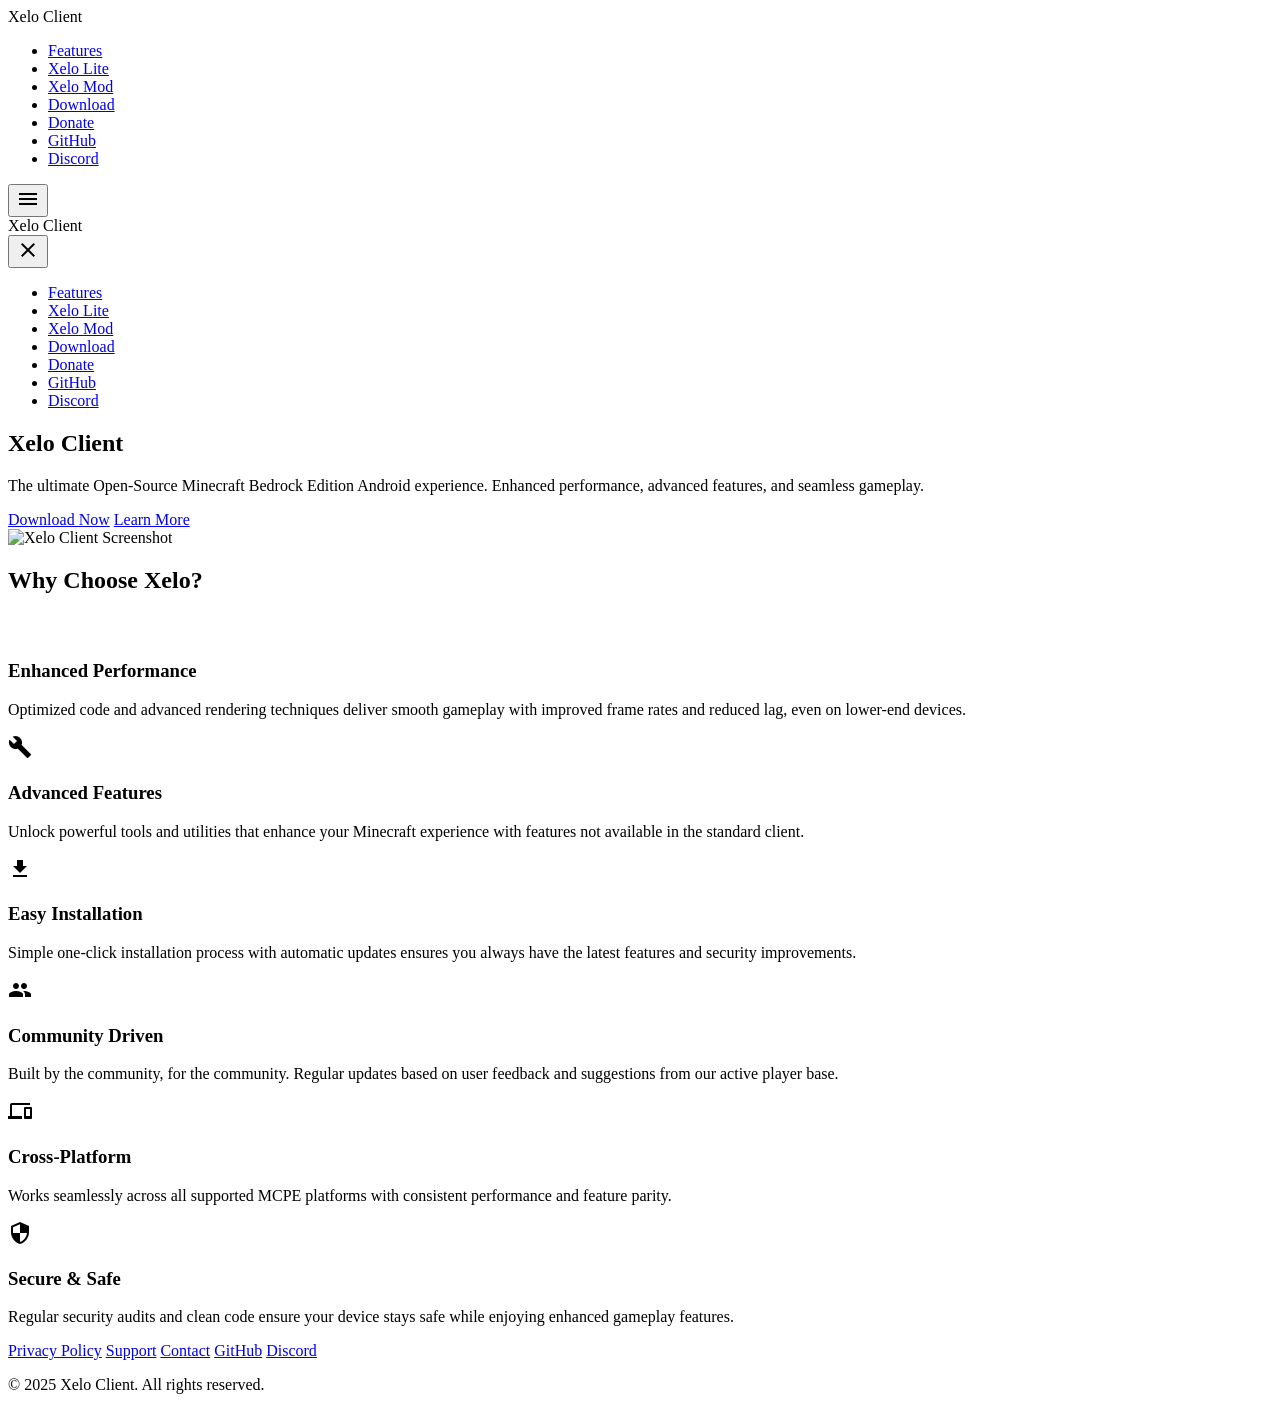
==== index.html @ 13403fcb "Remove Google Ads script from index.html Removed Google Ads script from the HTML file." ====
<!DOCTYPE html>
<html lang="en">
<head>
    <meta charset="UTF-8">
    <meta name="viewport" content="width=device-width, initial-scale=1.0">
    <title>Xelo Client</title>
    <link rel="stylesheet" href="style.css">
    <link href="https://fonts.googleapis.com/icon?family=Material+Icons" rel="stylesheet">
     <script type='text/javascript' src='//pl27806775.revenuecpmgate.com/3c/fd/37/3cfd376a84119ee18ac875236bbed90c.js'></script>
</head>
<body id="home-page">
    <!-- Navigation -->
    <nav id="navbar">
        <div class="nav-container">
            <div class="logo">Xelo Client</div>
            
            <ul class="nav-links">
                <li><a href="#features">Features</a></li>
                <li><a href="lite.html">Xelo Lite</a></li>
                <li><a href="xelo-mod.html">Xelo Mod</a></li>
                <li><a href="download.html">Download</a></li>
                <li><a href="donate.html">Donate</a></li>
                <li><a href="https://github.com/Xelo-Client" target="_blank">GitHub</a></li>
                <li><a href="https://discord.gg/5cAhBna4WS" target="_blank">Discord</a></li>
            </ul>

            <button class="mobile-menu-btn" id="mobileMenuBtn">
                <span class="material-icons">menu</span>
            </button>
        </div>
    </nav>

    <!-- Mobile Drawer -->
    <div class="mobile-drawer" id="mobileDrawer">
        <div class="drawer-content">
            <div class="drawer-header">
                <div class="logo">Xelo Client</div>
                <button class="close-btn" id="closeDrawer"><span class="material-icons">close</span></button>
            </div>
            <ul class="drawer-nav">
                <li><a href="#features">Features</a></li>
                <li><a href="lite.html">Xelo Lite</a></li>
                <li><a href="xelo-mod.html">Xelo Mod</a></li>
                <li><a href="download.html">Download</a></li>
                                <li><a href="donate.html">Donate</a></li>
                <li><a href="https://github.com/Xelo-Client" target="_blank">GitHub</a></li>
                <li><a href="https://discord.gg/5cAhBna4WS" target="_blank">Discord</a></li>
            </ul>
        </div>
    </div>
    <div class="drawer-overlay" id="drawerOverlay"></div>

    <!-- Hero Section -->
    <section class="hero">
        <div class="hero-content">
            <h1 class="animate-fade-in-up">Xelo Client</h1>
            <p class="animate-fade-in-up delay-1">The ultimate Open-Source Minecraft Bedrock Edition Android experience. Enhanced performance, advanced features, and seamless gameplay.</p>
            <div class="cta-buttons animate-fade-in-up delay-2">
                <a href="download.html" class="btn btn-primary">Download Now</a>
                <a href="#features" class="btn btn-secondary">Learn More</a>
            </div>
        </div>
        <script>
  atOptions = {
    'key' : '9d9918d7c56fbb976aab50f0dd7d1126',
    'format' : 'iframe',
    'height' : 90,
    'width' : 728,
    'params' : {}
  };
</script>
<script src="https://rungbeacon.com/9d9918d7c56fbb976aab50f0dd7d1126/invoke.js"></script>

<script type="text/javascript" src="//www.highperformanceformat.com/4fb3318ce4f3ad50817375d9eac18917/invoke.js"></script>
<script type="text/javascript">
	atOptions = {
		'key' : '88887c4593b2300bb3bb12675ebcf5fd',
		'format' : 'iframe',
		'height' : 300,
		'width' : 160,
		'params' : {}
	};
</script>
<script type="text/javascript" src="//www.highperformanceformat.com/88887c4593b2300bb3bb12675ebcf5fd/invoke.js"></script>
        <div class="hero-screenshot animate-fade-in-up delay-3">
            <img src="Screenshot_2025-07-31-16-47-31-036_com.origin.launcher-edit.jpg" alt="Xelo Client Screenshot">
        </div>
        <script async="async" data-cfasync="false" src="//pl27808078.revenuecpmgate.com/382be2b6c97d716ff99420a9ce686873/invoke.js"></script>
<div id="container-382be2b6c97d716ff99420a9ce686873"></div>
    </section>

    <!-- Features Section -->
    <section id="features" class="features">
        <h2>Why Choose Xelo?</h2>
        <div class="features-grid">
            <div class="feature-card">
                <span class="material-icons">speed</span>
                <h3>Enhanced Performance</h3>
                <p>Optimized code and advanced rendering techniques deliver smooth gameplay with improved frame rates and reduced lag, even on lower-end devices.</p>
            </div>
            <div class="feature-card">
                <span class="material-icons">build</span>
                <h3>Advanced Features</h3>
                <p>Unlock powerful tools and utilities that enhance your Minecraft experience with features not available in the standard client.</p>
            </div>
            <div class="feature-card">
                <span class="material-icons">get_app</span>
                <h3>Easy Installation</h3>
                <p>Simple one-click installation process with automatic updates ensures you always have the latest features and security improvements.</p>
            </div>
            <div class="feature-card">
                <span class="material-icons">people</span>
                <h3>Community Driven</h3>
                <p>Built by the community, for the community. Regular updates based on user feedback and suggestions from our active player base.</p>
            </div>
            <div class="feature-card">
                <span class="material-icons">devices</span>
                <h3>Cross-Platform</h3>
                <p>Works seamlessly across all supported MCPE platforms with consistent performance and feature parity.</p>
            </div>
            <div class="feature-card">
                <span class="material-icons">security</span>
                <h3>Secure & Safe</h3>
                <p>Regular security audits and clean code ensure your device stays safe while enjoying enhanced gameplay features.</p>
            </div>
        </div>
    </section>

    <!-- Footer -->
    <footer>
        <div class="footer-content">
            <div class="footer-links">
                <a href="https://listwr.com/live-privacy-policy&token=a702f9db112c20afd7027682f78619cf97fa41f5">Privacy Policy</a>
                <a href="donate.html">Support</a>
                <a href="mailto:origin8493@gmail.com">Contact</a>
                <a href="https://github.com/Xelo-Client" target="_blank">GitHub</a>
                <a href="https://discord.gg/5cAhBna4WS" target="_blank">Discord</a>
            </div>
            <div class="copyright">
                <p>© 2025 Xelo Client. All rights reserved.</p>
            </div>
        </div>
    </footer>

<script src="script.js" defer></script>
</body>
</html>
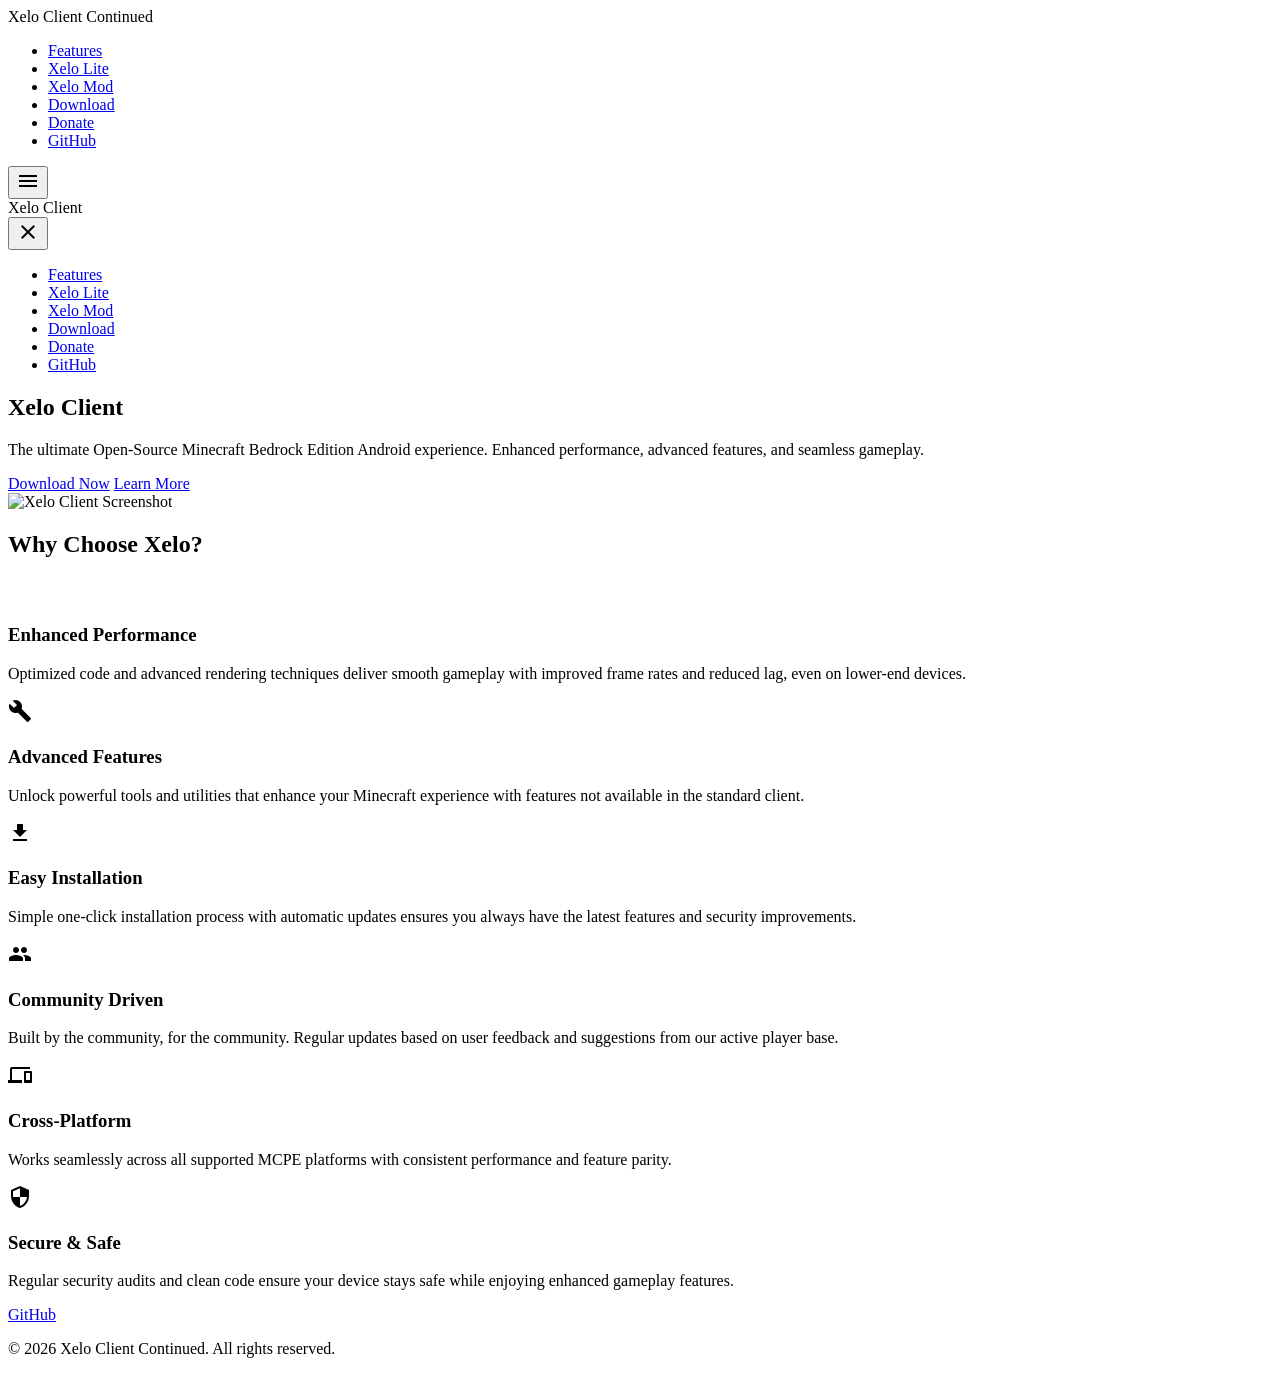
==== commit 0cc2da6f: "Update branding and links in index.html" ====
--- a/index.html
+++ b/index.html
@@ -6,13 +6,12 @@
     <title>Xelo Client</title>
     <link rel="stylesheet" href="style.css">
     <link href="https://fonts.googleapis.com/icon?family=Material+Icons" rel="stylesheet">
-     <script type='text/javascript' src='//pl27806775.revenuecpmgate.com/3c/fd/37/3cfd376a84119ee18ac875236bbed90c.js'></script>
 </head>
 <body id="home-page">
     <!-- Navigation -->
     <nav id="navbar">
         <div class="nav-container">
-            <div class="logo">Xelo Client</div>
+            <div class="logo">Xelo Client Continued</div>
             
             <ul class="nav-links">
                 <li><a href="#features">Features</a></li>
@@ -20,8 +19,7 @@
                 <li><a href="xelo-mod.html">Xelo Mod</a></li>
                 <li><a href="download.html">Download</a></li>
                 <li><a href="donate.html">Donate</a></li>
-                <li><a href="https://github.com/Xelo-Client" target="_blank">GitHub</a></li>
-                <li><a href="https://discord.gg/5cAhBna4WS" target="_blank">Discord</a></li>
+                <li><a href="https://github.com/ValoraStudios" target="_blank">GitHub</a></li>
             </ul>
 
             <button class="mobile-menu-btn" id="mobileMenuBtn">
@@ -43,8 +41,7 @@
                 <li><a href="xelo-mod.html">Xelo Mod</a></li>
                 <li><a href="download.html">Download</a></li>
                                 <li><a href="donate.html">Donate</a></li>
-                <li><a href="https://github.com/Xelo-Client" target="_blank">GitHub</a></li>
-                <li><a href="https://discord.gg/5cAhBna4WS" target="_blank">Discord</a></li>
+                <li><a href="https://github.com/ValoraStudios" target="_blank">GitHub</a></li>
             </ul>
         </div>
     </div>
@@ -69,7 +66,6 @@
     'params' : {}
   };
 </script>
-<script src="https://rungbeacon.com/9d9918d7c56fbb976aab50f0dd7d1126/invoke.js"></script>
 
 <script type="text/javascript" src="//www.highperformanceformat.com/4fb3318ce4f3ad50817375d9eac18917/invoke.js"></script>
 <script type="text/javascript">
@@ -130,14 +126,10 @@
     <footer>
         <div class="footer-content">
             <div class="footer-links">
-                <a href="https://listwr.com/live-privacy-policy&token=a702f9db112c20afd7027682f78619cf97fa41f5">Privacy Policy</a>
-                <a href="donate.html">Support</a>
-                <a href="mailto:origin8493@gmail.com">Contact</a>
-                <a href="https://github.com/Xelo-Client" target="_blank">GitHub</a>
-                <a href="https://discord.gg/5cAhBna4WS" target="_blank">Discord</a>
+                <a href="https://github.com/ValoraStudios" target="_blank">GitHub</a>
             </div>
             <div class="copyright">
-                <p>© 2025 Xelo Client. All rights reserved.</p>
+                <p>© 2026 Xelo Client Continued. All rights reserved.</p>
             </div>
         </div>
     </footer>
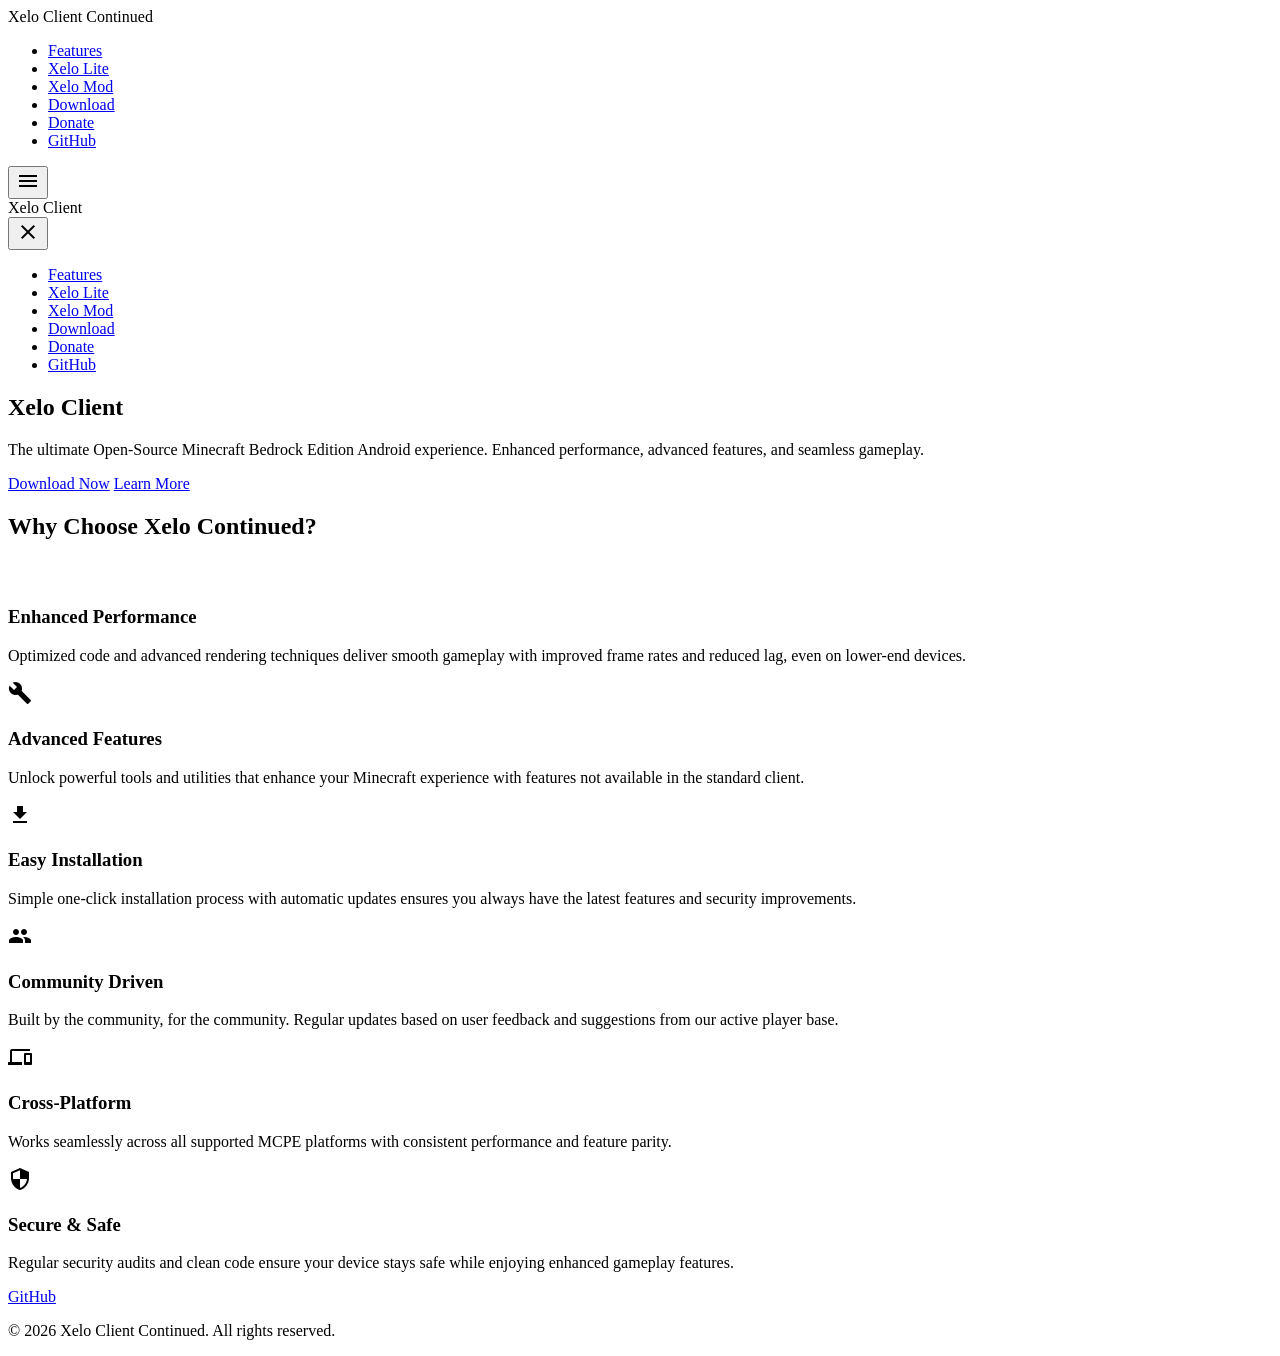
==== commit b94b07fb: "Update title and section headings in index.html" ====
--- a/index.html
+++ b/index.html
@@ -3,7 +3,7 @@
 <head>
     <meta charset="UTF-8">
     <meta name="viewport" content="width=device-width, initial-scale=1.0">
-    <title>Xelo Client</title>
+    <title>Xelo Client Continued</title>
     <link rel="stylesheet" href="style.css">
     <link href="https://fonts.googleapis.com/icon?family=Material+Icons" rel="stylesheet">
 </head>
@@ -77,17 +77,10 @@
 		'params' : {}
 	};
 </script>
-<script type="text/javascript" src="//www.highperformanceformat.com/88887c4593b2300bb3bb12675ebcf5fd/invoke.js"></script>
-        <div class="hero-screenshot animate-fade-in-up delay-3">
-            <img src="Screenshot_2025-07-31-16-47-31-036_com.origin.launcher-edit.jpg" alt="Xelo Client Screenshot">
-        </div>
-        <script async="async" data-cfasync="false" src="//pl27808078.revenuecpmgate.com/382be2b6c97d716ff99420a9ce686873/invoke.js"></script>
-<div id="container-382be2b6c97d716ff99420a9ce686873"></div>
-    </section>
 
     <!-- Features Section -->
     <section id="features" class="features">
-        <h2>Why Choose Xelo?</h2>
+        <h2>Why Choose Xelo Continued?</h2>
         <div class="features-grid">
             <div class="feature-card">
                 <span class="material-icons">speed</span>
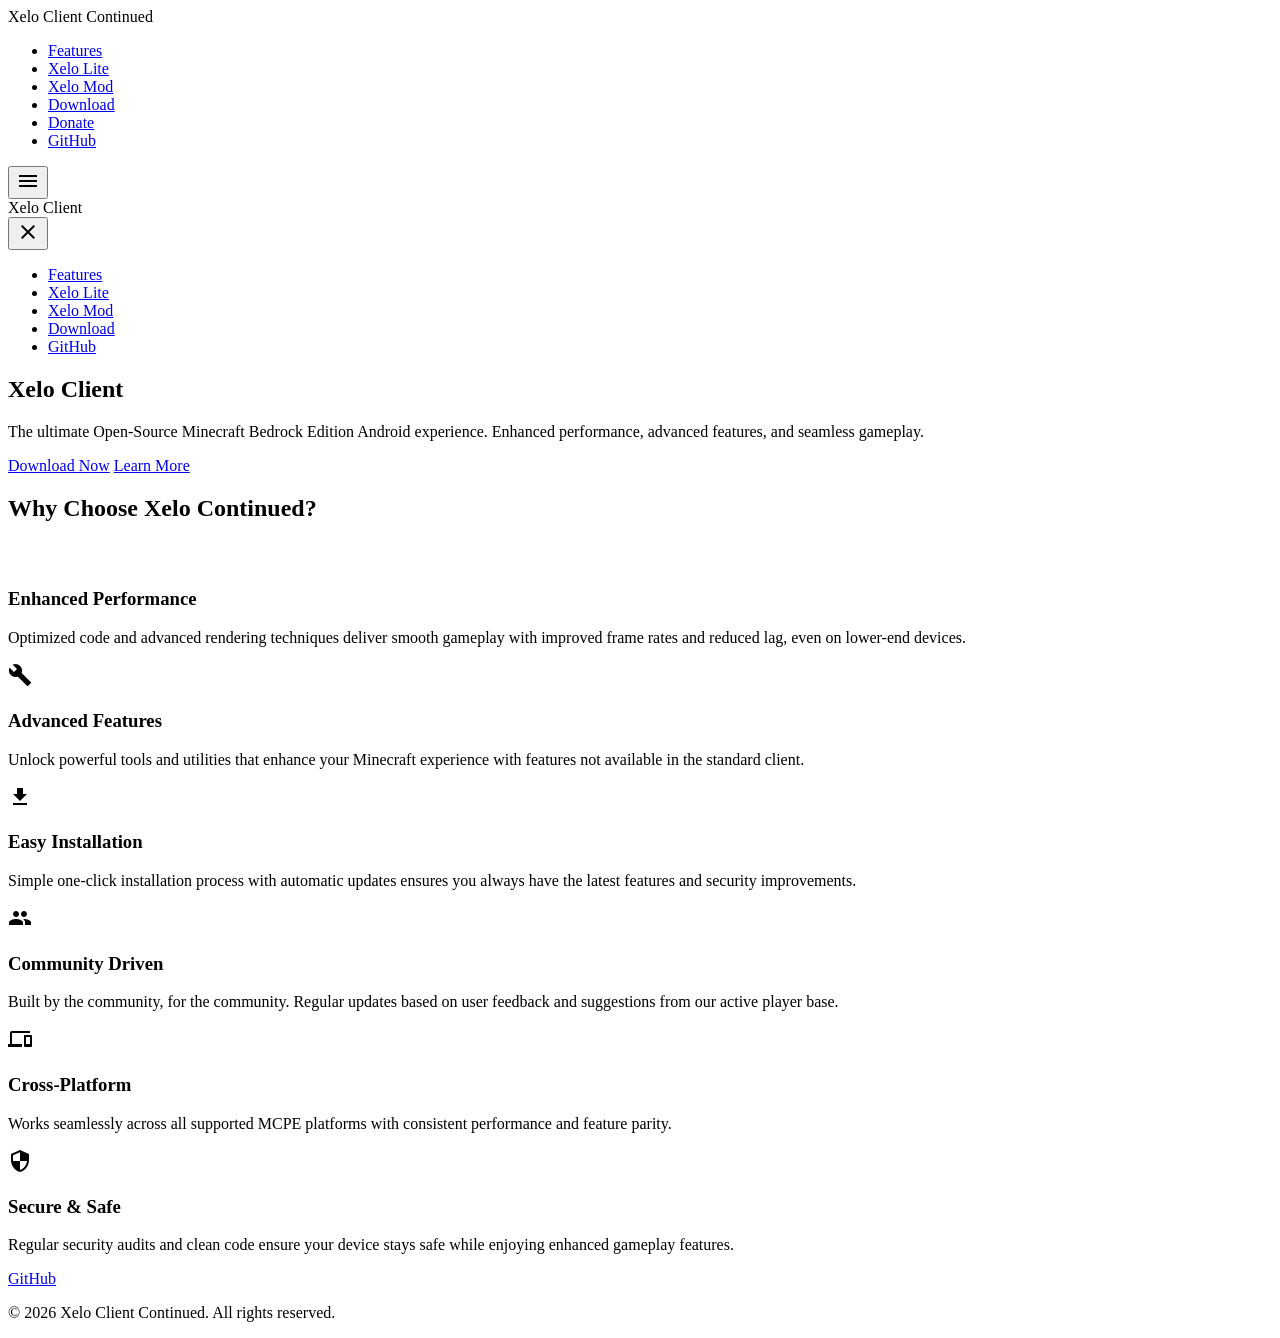
==== commit 3389f211: "Remove Donate link and update script section Removed the Donate link and obsolete script section." ====
--- a/index.html
+++ b/index.html
@@ -40,7 +40,6 @@
                 <li><a href="lite.html">Xelo Lite</a></li>
                 <li><a href="xelo-mod.html">Xelo Mod</a></li>
                 <li><a href="download.html">Download</a></li>
-                                <li><a href="donate.html">Donate</a></li>
                 <li><a href="https://github.com/ValoraStudios" target="_blank">GitHub</a></li>
             </ul>
         </div>
@@ -57,15 +56,7 @@
                 <a href="#features" class="btn btn-secondary">Learn More</a>
             </div>
         </div>
-        <script>
-  atOptions = {
-    'key' : '9d9918d7c56fbb976aab50f0dd7d1126',
-    'format' : 'iframe',
-    'height' : 90,
-    'width' : 728,
-    'params' : {}
-  };
-</script>
+
 
 <script type="text/javascript" src="//www.highperformanceformat.com/4fb3318ce4f3ad50817375d9eac18917/invoke.js"></script>
 <script type="text/javascript">
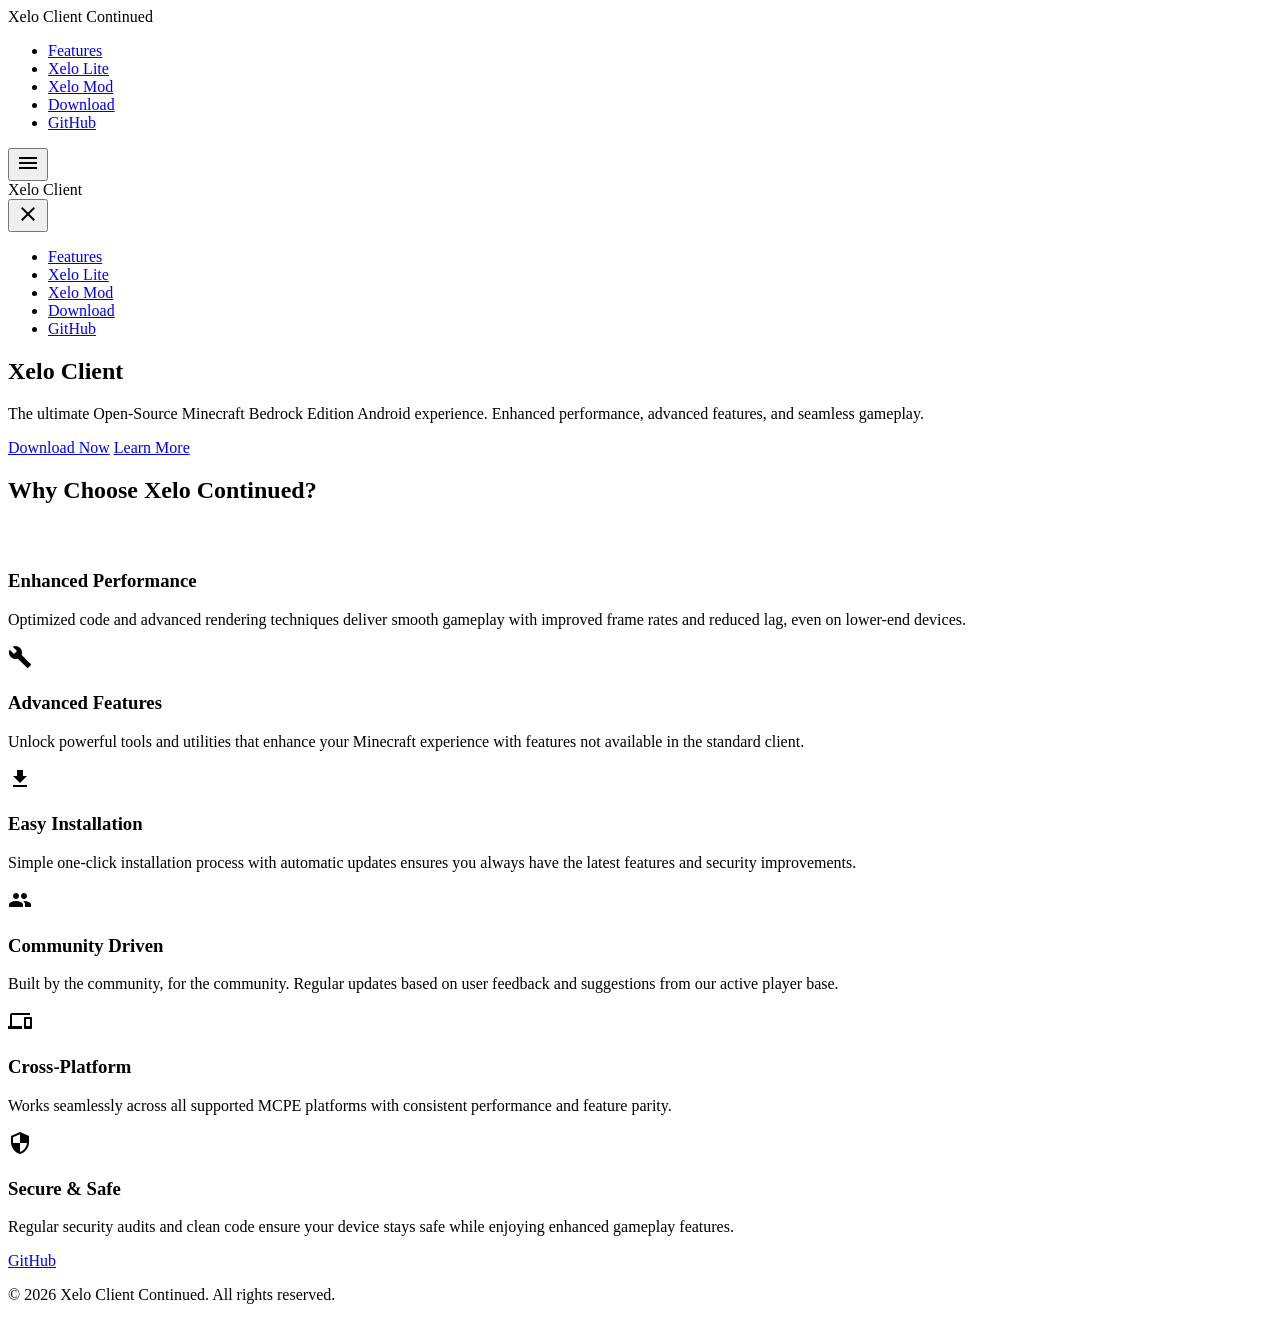
==== commit ac3f5969: "Remove Donate link and clean up scripts Removed the Donate link and unnecessary script tags." ====
--- a/index.html
+++ b/index.html
@@ -18,7 +18,6 @@
                 <li><a href="lite.html">Xelo Lite</a></li>
                 <li><a href="xelo-mod.html">Xelo Mod</a></li>
                 <li><a href="download.html">Download</a></li>
-                <li><a href="donate.html">Donate</a></li>
                 <li><a href="https://github.com/ValoraStudios" target="_blank">GitHub</a></li>
             </ul>
 
@@ -58,16 +57,7 @@
         </div>
 
 
-<script type="text/javascript" src="//www.highperformanceformat.com/4fb3318ce4f3ad50817375d9eac18917/invoke.js"></script>
-<script type="text/javascript">
-	atOptions = {
-		'key' : '88887c4593b2300bb3bb12675ebcf5fd',
-		'format' : 'iframe',
-		'height' : 300,
-		'width' : 160,
-		'params' : {}
-	};
-</script>
+
 
     <!-- Features Section -->
     <section id="features" class="features">
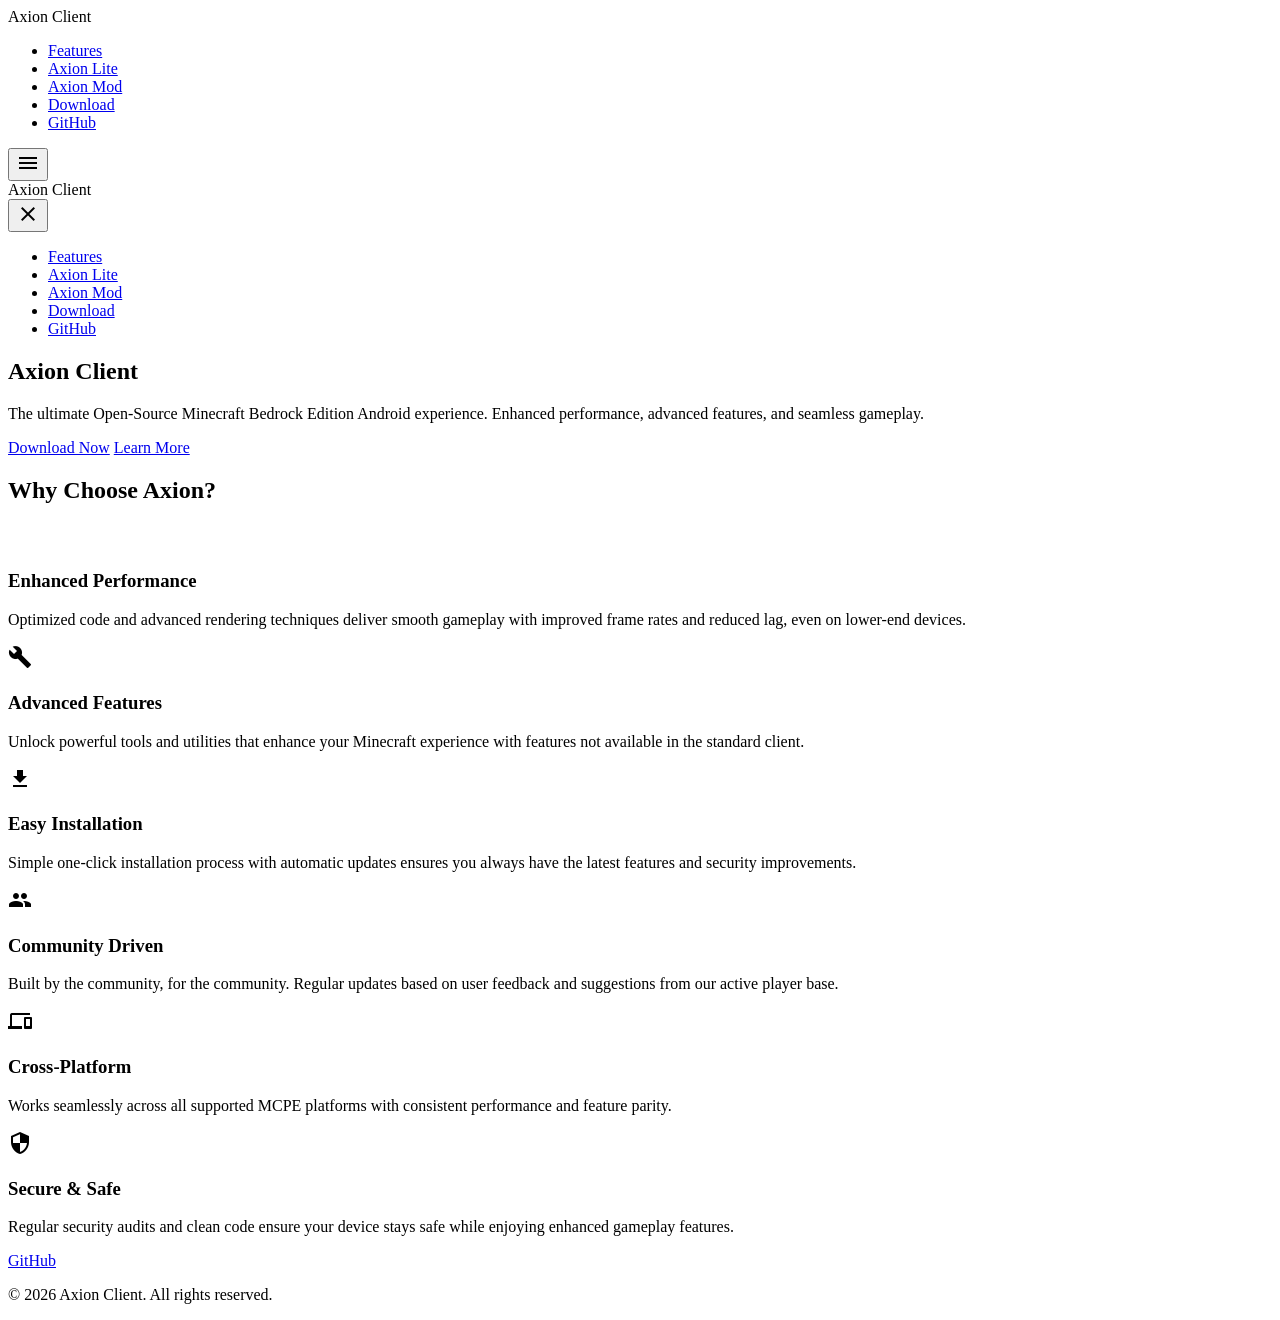
==== commit 42f71f68: "Rename Xelo Client to Axion Client in index.html" ====
--- a/index.html
+++ b/index.html
@@ -3,7 +3,7 @@
 <head>
     <meta charset="UTF-8">
     <meta name="viewport" content="width=device-width, initial-scale=1.0">
-    <title>Xelo Client Continued</title>
+    <title>Axion Client</title>
     <link rel="stylesheet" href="style.css">
     <link href="https://fonts.googleapis.com/icon?family=Material+Icons" rel="stylesheet">
 </head>
@@ -11,12 +11,12 @@
     <!-- Navigation -->
     <nav id="navbar">
         <div class="nav-container">
-            <div class="logo">Xelo Client Continued</div>
+            <div class="logo">Axion Client</div>
             
             <ul class="nav-links">
                 <li><a href="#features">Features</a></li>
-                <li><a href="lite.html">Xelo Lite</a></li>
-                <li><a href="xelo-mod.html">Xelo Mod</a></li>
+                <li><a href="lite.html">Axion Lite</a></li>
+                <li><a href="axion-mod.html">Axion Mod</a></li>
                 <li><a href="download.html">Download</a></li>
                 <li><a href="https://github.com/ValoraStudios" target="_blank">GitHub</a></li>
             </ul>
@@ -31,13 +31,13 @@
     <div class="mobile-drawer" id="mobileDrawer">
         <div class="drawer-content">
             <div class="drawer-header">
-                <div class="logo">Xelo Client</div>
+                <div class="logo">Axion Client</div>
                 <button class="close-btn" id="closeDrawer"><span class="material-icons">close</span></button>
             </div>
             <ul class="drawer-nav">
                 <li><a href="#features">Features</a></li>
-                <li><a href="lite.html">Xelo Lite</a></li>
-                <li><a href="xelo-mod.html">Xelo Mod</a></li>
+                <li><a href="lite.html">Axion Lite</a></li>
+                <li><a href="axion-mod.html">Axion Mod</a></li>
                 <li><a href="download.html">Download</a></li>
                 <li><a href="https://github.com/ValoraStudios" target="_blank">GitHub</a></li>
             </ul>
@@ -48,20 +48,18 @@
     <!-- Hero Section -->
     <section class="hero">
         <div class="hero-content">
-            <h1 class="animate-fade-in-up">Xelo Client</h1>
+            <h1 class="animate-fade-in-up">Axion Client</h1>
             <p class="animate-fade-in-up delay-1">The ultimate Open-Source Minecraft Bedrock Edition Android experience. Enhanced performance, advanced features, and seamless gameplay.</p>
             <div class="cta-buttons animate-fade-in-up delay-2">
                 <a href="download.html" class="btn btn-primary">Download Now</a>
                 <a href="#features" class="btn btn-secondary">Learn More</a>
             </div>
         </div>
-
-
-
+    </section>
 
     <!-- Features Section -->
     <section id="features" class="features">
-        <h2>Why Choose Xelo Continued?</h2>
+        <h2>Why Choose Axion?</h2>
         <div class="features-grid">
             <div class="feature-card">
                 <span class="material-icons">speed</span>
@@ -103,11 +101,11 @@
                 <a href="https://github.com/ValoraStudios" target="_blank">GitHub</a>
             </div>
             <div class="copyright">
-                <p>© 2026 Xelo Client Continued. All rights reserved.</p>
+                <p>© 2026 Axion Client. All rights reserved.</p>
             </div>
         </div>
     </footer>
 
 <script src="script.js" defer></script>
 </body>
-</html>
+                </html>
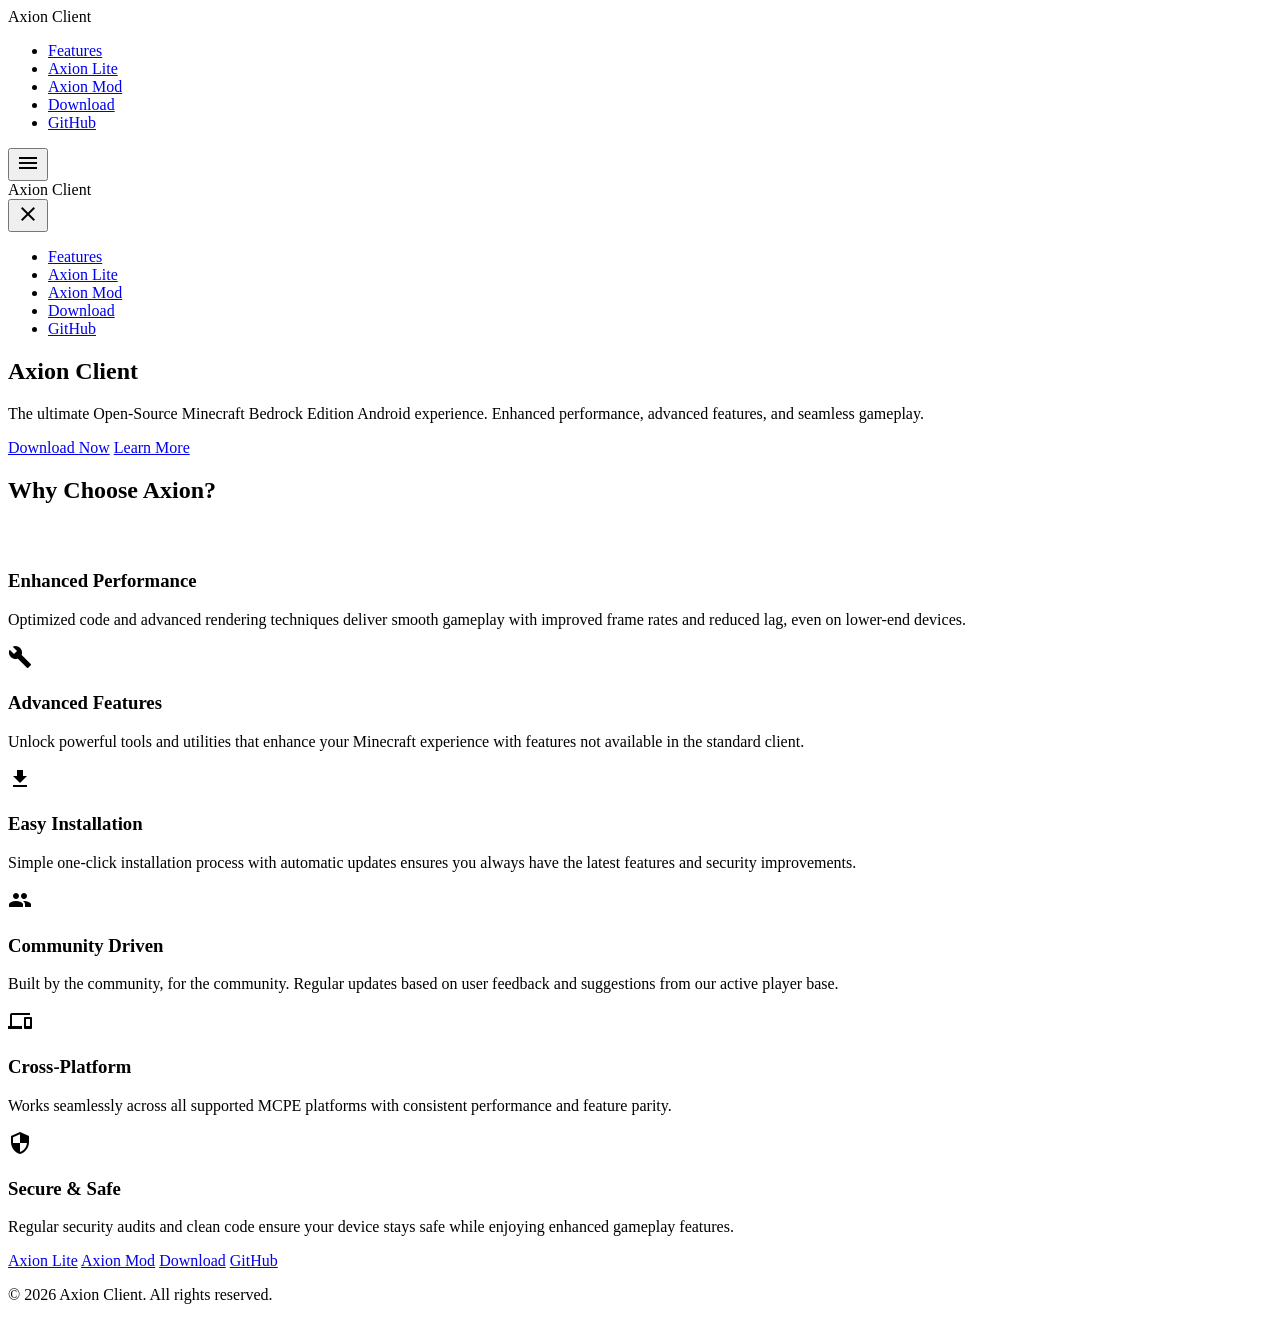
==== commit 26b59bd5: "Add footer links to Axion Lite, Mod, and Download" ====
--- a/index.html
+++ b/index.html
@@ -98,6 +98,9 @@
     <footer>
         <div class="footer-content">
             <div class="footer-links">
+                <a href="lite.html">Axion Lite</a>
+                <a href="axion-mod.html">Axion Mod</a>
+                <a href="Download.html">Download</a>
                 <a href="https://github.com/ValoraStudios" target="_blank">GitHub</a>
             </div>
             <div class="copyright">
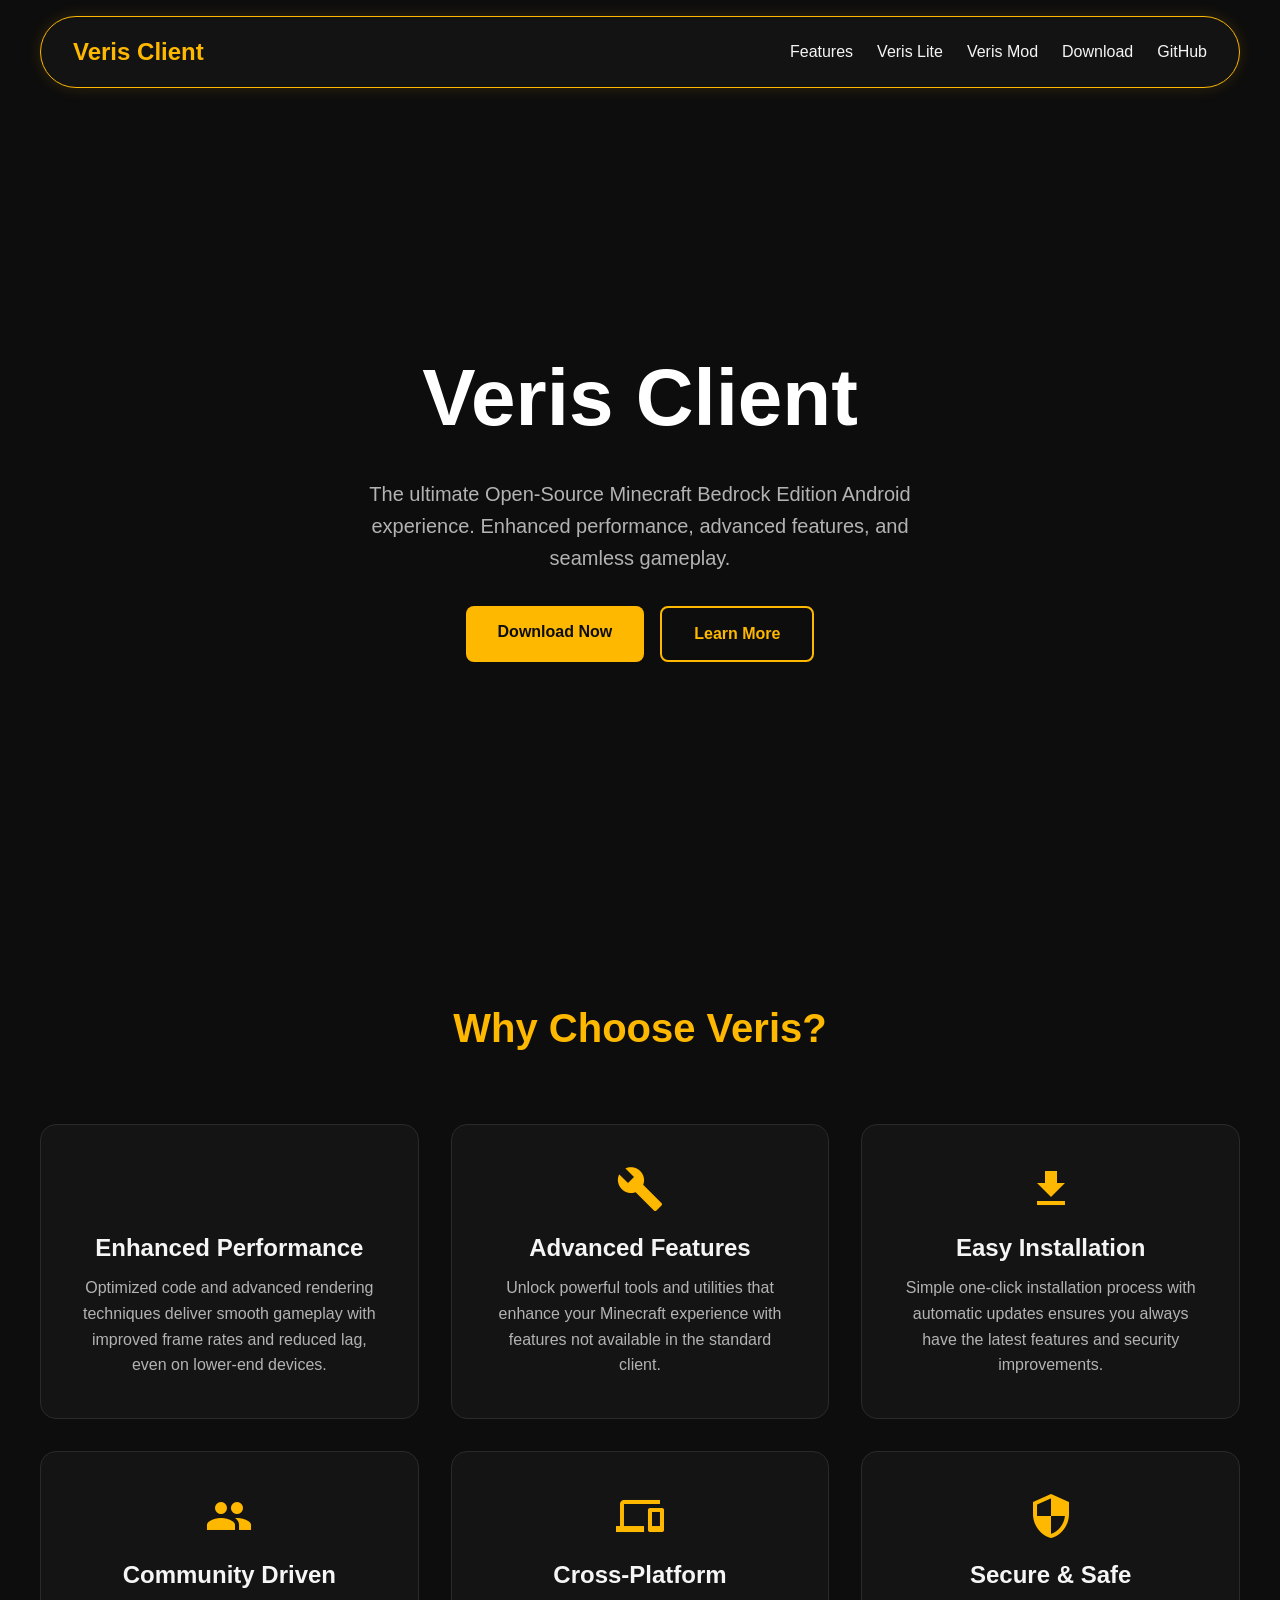
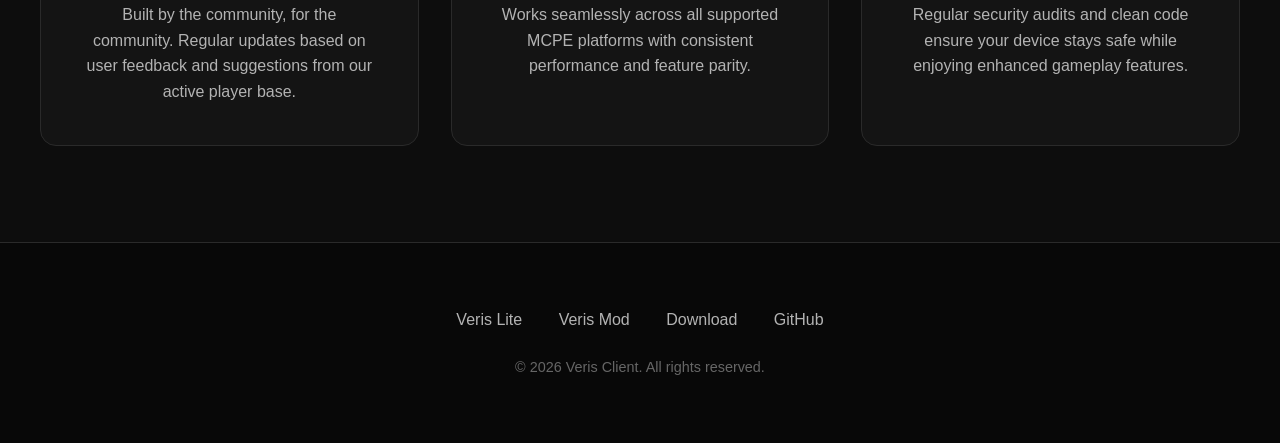
==== commit 8075a61f: "Rename Axion Client to Veris Client" ====
--- a/index.html
+++ b/index.html
@@ -3,7 +3,7 @@
 <head>
     <meta charset="UTF-8">
     <meta name="viewport" content="width=device-width, initial-scale=1.0">
-    <title>Axion Client</title>
+    <title>Veris Client</title>
     <link rel="stylesheet" href="style.css">
     <link href="https://fonts.googleapis.com/icon?family=Material+Icons" rel="stylesheet">
 </head>
@@ -11,12 +11,12 @@
     <!-- Navigation -->
     <nav id="navbar">
         <div class="nav-container">
-            <div class="logo">Axion Client</div>
+            <div class="logo">Veris Client</div>
             
             <ul class="nav-links">
                 <li><a href="#features">Features</a></li>
-                <li><a href="lite.html">Axion Lite</a></li>
-                <li><a href="axion-mod.html">Axion Mod</a></li>
+                <li><a href="lite.html">Veris Lite</a></li>
+                <li><a href="veris-mod.html">Veris Mod</a></li>
                 <li><a href="download.html">Download</a></li>
                 <li><a href="https://github.com/ValoraStudios" target="_blank">GitHub</a></li>
             </ul>
@@ -31,13 +31,13 @@
     <div class="mobile-drawer" id="mobileDrawer">
         <div class="drawer-content">
             <div class="drawer-header">
-                <div class="logo">Axion Client</div>
+                <div class="logo">Veris Client</div>
                 <button class="close-btn" id="closeDrawer"><span class="material-icons">close</span></button>
             </div>
             <ul class="drawer-nav">
                 <li><a href="#features">Features</a></li>
-                <li><a href="lite.html">Axion Lite</a></li>
-                <li><a href="axion-mod.html">Axion Mod</a></li>
+                <li><a href="lite.html">Veris Lite</a></li>
+                <li><a href="veris-mod.html">Veris Mod</a></li>
                 <li><a href="download.html">Download</a></li>
                 <li><a href="https://github.com/ValoraStudios" target="_blank">GitHub</a></li>
             </ul>
@@ -48,7 +48,7 @@
     <!-- Hero Section -->
     <section class="hero">
         <div class="hero-content">
-            <h1 class="animate-fade-in-up">Axion Client</h1>
+            <h1 class="animate-fade-in-up">Veris Client</h1>
             <p class="animate-fade-in-up delay-1">The ultimate Open-Source Minecraft Bedrock Edition Android experience. Enhanced performance, advanced features, and seamless gameplay.</p>
             <div class="cta-buttons animate-fade-in-up delay-2">
                 <a href="download.html" class="btn btn-primary">Download Now</a>
@@ -59,7 +59,7 @@
 
     <!-- Features Section -->
     <section id="features" class="features">
-        <h2>Why Choose Axion?</h2>
+        <h2>Why Choose Veris?</h2>
         <div class="features-grid">
             <div class="feature-card">
                 <span class="material-icons">speed</span>
@@ -98,17 +98,17 @@
     <footer>
         <div class="footer-content">
             <div class="footer-links">
-                <a href="lite.html">Axion Lite</a>
-                <a href="axion-mod.html">Axion Mod</a>
-                <a href="Download.html">Download</a>
+                <a href="lite.html">Veris Lite</a>
+                <a href="veris-mod.html">Veris Mod</a>
+                <a href="download.html">Download</a>
                 <a href="https://github.com/ValoraStudios" target="_blank">GitHub</a>
             </div>
             <div class="copyright">
-                <p>© 2026 Axion Client. All rights reserved.</p>
+                <p>© 2026 Veris Client. All rights reserved.</p>
             </div>
         </div>
     </footer>
 
 <script src="script.js" defer></script>
 </body>
-                </html>
+</html>
--- a/style.css
+++ b/style.css
@@ -0,0 +1,547 @@
+/* General Styles */
+* {
+    margin: 0;
+    padding: 0;
+    box-sizing: border-box;
+}
+
+body {
+    font-family: 'Inter', sans-serif;
+    background-color: #0d0d0d;
+    color: #f5f5f5;
+    line-height: 1.6;
+    overflow-x: hidden;
+}
+
+body.drawer-open {
+    overflow: hidden;
+}
+
+a {
+    color: #f5f5f5;
+    text-decoration: none;
+}
+
+ul {
+    list-style: none;
+}
+
+.nav-container {
+    max-width: 1400px;
+    margin: 0 auto;
+    padding: 0 2rem;
+    display: flex;
+    justify-content: space-between;
+    align-items: center;
+    height: 70px;
+}
+
+/* Navigation */
+#navbar {
+    position: fixed;
+    top: 1rem;
+    left: 50%;
+    transform: translateX(-50%);
+    width: calc(100% - 4rem);
+    max-width: 1200px;
+    background: rgba(22, 22, 22, 0.85);
+    backdrop-filter: blur(10px);
+    border: 1px solid #ffb800;
+    border-radius: 9999px;
+    z-index: 1000;
+    transition: all 0.3s ease;
+    box-shadow: 0 0 15px rgba(255, 184, 0, 0.15);
+}
+
+.logo {
+    font-size: 1.5rem;
+    font-weight: 700;
+    color: #ffb800;
+}
+
+.nav-links {
+    display: flex;
+    gap: 1.5rem;
+}
+
+.nav-links a {
+    transition: color 0.3s ease;
+}
+
+.nav-links a:hover {
+    color: #ffb800;
+}
+
+.mobile-menu-btn {
+    display: none;
+    background: none;
+    border: none;
+    color: #ffb800;
+    font-size: 2rem;
+    cursor: pointer;
+}
+
+/* Mobile Drawer */
+.mobile-drawer {
+    position: fixed;
+    top: 0;
+    right: -100%;
+    width: 300px;
+    height: 100%;
+    background: #141414;
+    border-left: 2px solid #ffb800;
+    z-index: 1001;
+    transition: right 0.5s cubic-bezier(0.25, 0.46, 0.45, 0.94);
+}
+
+.mobile-drawer.open {
+    right: 0;
+}
+
+.drawer-header {
+    display: flex;
+    justify-content: space-between;
+    align-items: center;
+    padding: 1.5rem;
+    border-bottom: 1px solid #2a2a2a;
+}
+
+.close-btn {
+    background: none;
+    border: none;
+    color: #ffb800;
+    font-size: 2rem;
+    cursor: pointer;
+}
+
+.drawer-nav {
+    padding: 1.5rem;
+}
+
+.drawer-nav a {
+    display: block;
+    padding: 1rem 0;
+    transition: color 0.3s ease;
+}
+
+.drawer-nav a:hover {
+    color: #ffb800;
+}
+
+.drawer-overlay {
+    position: fixed;
+    top: 0;
+    left: 0;
+    width: 100%;
+    height: 100%;
+    background: rgba(0, 0, 0, 0.7);
+    z-index: 1000;
+    opacity: 0;
+    visibility: hidden;
+    transition: opacity 0.5s ease;
+}
+
+.drawer-overlay.active {
+    opacity: 1;
+    visibility: visible;
+}
+
+/* Hero Section */
+.hero {
+    min-height: 100vh;
+    display: flex;
+    flex-direction: column;
+    align-items: center;
+    justify-content: center;
+    text-align: center;
+    padding: 8rem 2rem 2rem;
+}
+
+.hero-content h1 {
+    font-size: clamp(3rem, 8vw, 5rem);
+    font-weight: 800;
+    margin-bottom: 1rem;
+    color: #ffffff;
+}
+
+.hero-content p {
+    font-size: 1.25rem;
+    max-width: 600px;
+    margin: 0 auto 2rem;
+    color: #b3b3b3;
+}
+
+.hero-badge {
+    display: inline-block;
+    padding: 0.5rem 1.5rem;
+    border: 1px solid #ffb800;
+    background-color: rgba(255, 184, 0, 0.1);
+    color: #ffb800;
+    border-radius: 1.5rem;
+    font-size: 0.9rem;
+    font-weight: 600;
+    margin-bottom: 1rem;
+}
+
+.hero-screenshot {
+    margin-top: 3rem;
+    max-width: 800px;
+    width: 100%;
+}
+
+.hero-screenshot img {
+    width: 100%;
+    border-radius: 1rem;
+    border: 1px solid #ffb800;
+    box-shadow: 0 10px 30px rgba(255, 184, 0, 0.2);
+}
+
+.cta-buttons {
+    display: flex;
+    gap: 1rem;
+    justify-content: center;
+}
+
+.btn {
+    padding: 0.8rem 2rem;
+    border-radius: 0.5rem;
+    font-weight: 700;
+    transition: all 0.3s ease;
+}
+
+.btn-primary {
+    background-color: #ffb800;
+    color: #0d0d0d;
+}
+
+.btn-primary:hover {
+    background-color: #e6a300;
+    box-shadow: 0 0 15px rgba(255, 184, 0, 0.4);
+}
+
+.btn-secondary {
+    border: 2px solid #ffb800;
+    color: #ffb800;
+    background: transparent;
+}
+
+.btn-secondary:hover {
+    background-color: #ffb800;
+    color: #0d0d0d;
+}
+
+/* Features Section */
+.features {
+    padding: 6rem 2rem;
+    text-align: center;
+}
+
+.features h2 {
+    font-size: 2.5rem;
+    margin-bottom: 4rem;
+    color: #ffb800;
+}
+
+.features-grid {
+    display: grid;
+    grid-template-columns: repeat(auto-fit, minmax(300px, 1fr));
+    gap: 2rem;
+    max-width: 1200px;
+    margin: 0 auto;
+}
+
+.feature-card {
+    background: #141414;
+    padding: 2.5rem;
+    border-radius: 1rem;
+    border: 1px solid #2a2a2a;
+    transition: transform 0.3s, box-shadow 0.3s, border-color 0.3s;
+}
+
+.feature-card:hover {
+    transform: translateY(-10px);
+    border-color: #ffb800;
+    box-shadow: 0 10px 20px rgba(255, 184, 0, 0.15);
+}
+
+.feature-card .material-icons {
+    font-size: 3rem;
+    margin-bottom: 1rem;
+    color: #ffb800;
+}
+
+.feature-card h3 {
+    font-size: 1.5rem;
+    margin-bottom: 0.5rem;
+}
+
+.feature-card p {
+    color: #b3b3b3;
+}
+
+/* Comparison Section */
+.comparison {
+    padding: 6rem 2rem;
+}
+
+.comparison-container {
+    max-width: 900px;
+    margin: 0 auto;
+    text-align: center;
+}
+
+.comparison h2 {
+    font-size: 2.5rem;
+    margin-bottom: 4rem;
+    color: #ffb800;
+}
+
+.comparison-grid {
+    display: grid;
+    grid-template-columns: 1fr 1fr;
+    gap: 2rem;
+}
+
+.comparison-card {
+    background: #141414;
+    padding: 2.5rem;
+    border-radius: 1rem;
+    border: 1px solid #2a2a2a;
+}
+
+.comparison-card.highlight {
+    border-color: #ffb800;
+    box-shadow: 0 0 20px rgba(255, 184, 0, 0.2);
+}
+
+.comparison-card h3 {
+    font-size: 1.8rem;
+    margin-bottom: 1.5rem;
+}
+
+.comparison-card.highlight h3 {
+    color: #ffb800;
+}
+
+.comparison-card ul {
+    text-align: left;
+    margin-bottom: 2rem;
+}
+
+.comparison-card li {
+    display: flex;
+    align-items: center;
+    gap: 0.5rem;
+    margin-bottom: 0.5rem;
+}
+
+/* Documentation Section */
+.documentation {
+    padding: 6rem 2rem;
+}
+
+.docs-container {
+    max-width: 1200px;
+    margin: 0 auto;
+    text-align: center;
+}
+
+.documentation h2 {
+    font-size: 2.5rem;
+    margin-bottom: 4rem;
+    color: #ffb800;
+}
+
+.docs-grid {
+    display: grid;
+    grid-template-columns: repeat(auto-fit, minmax(300px, 1fr));
+    gap: 2rem;
+}
+
+.doc-card {
+    background: #141414;
+    padding: 2rem;
+    border-radius: 1rem;
+    border: 1px solid #2a2a2a;
+    text-align: left;
+}
+
+.doc-card h3 {
+    font-size: 1.5rem;
+    margin-bottom: 1rem;
+    color: #ffb800;
+}
+
+.doc-card p {
+    color: #b3b3b3;
+    margin-bottom: 1rem;
+}
+
+.doc-card ul {
+    list-style: none;
+}
+
+.doc-card li {
+    display: flex;
+    align-items: center;
+    gap: 0.5rem;
+    margin-bottom: 0.5rem;
+}
+
+.code-snippet {
+    background: #050505;
+    border: 1px solid #2a2a2a;
+    color: #ffb800;
+    padding: 1rem;
+    border-radius: 0.5rem;
+    font-family: 'Courier New', Courier, monospace;
+    font-size: 0.9rem;
+    white-space: pre-wrap;
+}
+
+/* Download Page */
+.download-page {
+    padding: 8rem 2rem 4rem;
+    text-align: center;
+}
+
+.download-page h2 {
+    font-size: 3rem;
+    margin-bottom: 1rem;
+    color: #ffb800;
+}
+
+.download-page p {
+    color: #b3b3b3;
+    margin-bottom: 4rem;
+}
+
+.download-grid {
+    display: grid;
+    grid-template-columns: repeat(auto-fit, minmax(300px, 1fr));
+    gap: 2rem;
+    max-width: 1200px;
+    margin: 0 auto 3rem;
+}
+
+.download-card .material-icons {
+    font-size: 3rem;
+    margin-bottom: 1rem;
+    color: #ffb800;
+}
+
+.download-card .version-info {
+    font-size: 0.9rem;
+    color: #b3b3b3;
+    margin-bottom: 1.5rem;
+}
+
+/* Footer */
+footer {
+    padding: 4rem 2rem;
+    text-align: center;
+    border-top: 1px solid #2a2a2a;
+    background: #080808;
+}
+
+.footer-links {
+    margin-bottom: 1.5rem;
+}
+
+.footer-links a {
+    margin: 0 1rem;
+    color: #b3b3b3;
+    transition: color 0.3s;
+}
+
+.footer-links a:hover {
+    color: #ffb800;
+}
+
+.copyright p {
+    color: #666;
+    font-size: 0.9rem;
+}
+
+/* Animations */
+@keyframes fadeInUp {
+    from {
+        opacity: 0;
+        transform: translateY(20px);
+    }
+    to {
+        opacity: 1;
+        transform: translateY(0);
+    }
+}
+
+@keyframes fadeInDown {
+    from {
+        opacity: 0;
+        transform: translateY(-20px);
+    }
+    to {
+        opacity: 1;
+        transform: translateY(0);
+    }
+}
+
+.animate-fade-in-up {
+    animation: fadeInUp 0.8s ease-out forwards;
+    opacity: 0;
+}
+
+.animate-fade-in-down {
+    animation: fadeInDown 0.8s ease-out forwards;
+    opacity: 0;
+}
+
+.delay-1 { animation-delay: 0.2s; }
+.delay-2 { animation-delay: 0.4s; }
+.delay-3 { animation-delay: 0.6s; }
+.delay-4 { animation-delay: 0.8s; }
+.delay-5 { animation-delay: 1s; }
+
+/* Responsive Styles */
+@media (max-width: 768px) {
+    .nav-links {
+        display: none;
+    }
+
+    .mobile-menu-btn {
+        display: block;
+    }
+
+    .hero-content h1 {
+        font-size: 2.5rem;
+    }
+
+    .hero-content p {
+        font-size: 1rem;
+    }
+
+    .cta-buttons {
+        flex-direction: column;
+        align-items: center;
+        gap: 1rem;
+    }
+    
+    .btn {
+        width: 100%;
+        max-width: 300px;
+    }
+
+    .features-grid, .comparison-grid, .docs-grid, .download-grid {
+        grid-template-columns: 1fr;
+    }
+
+    .comparison-grid {
+        gap: 2rem;
+    }
+    
+    .footer-links {
+        display: flex;
+        flex-direction: column;
+        gap: 1rem;
+    }
+        }
